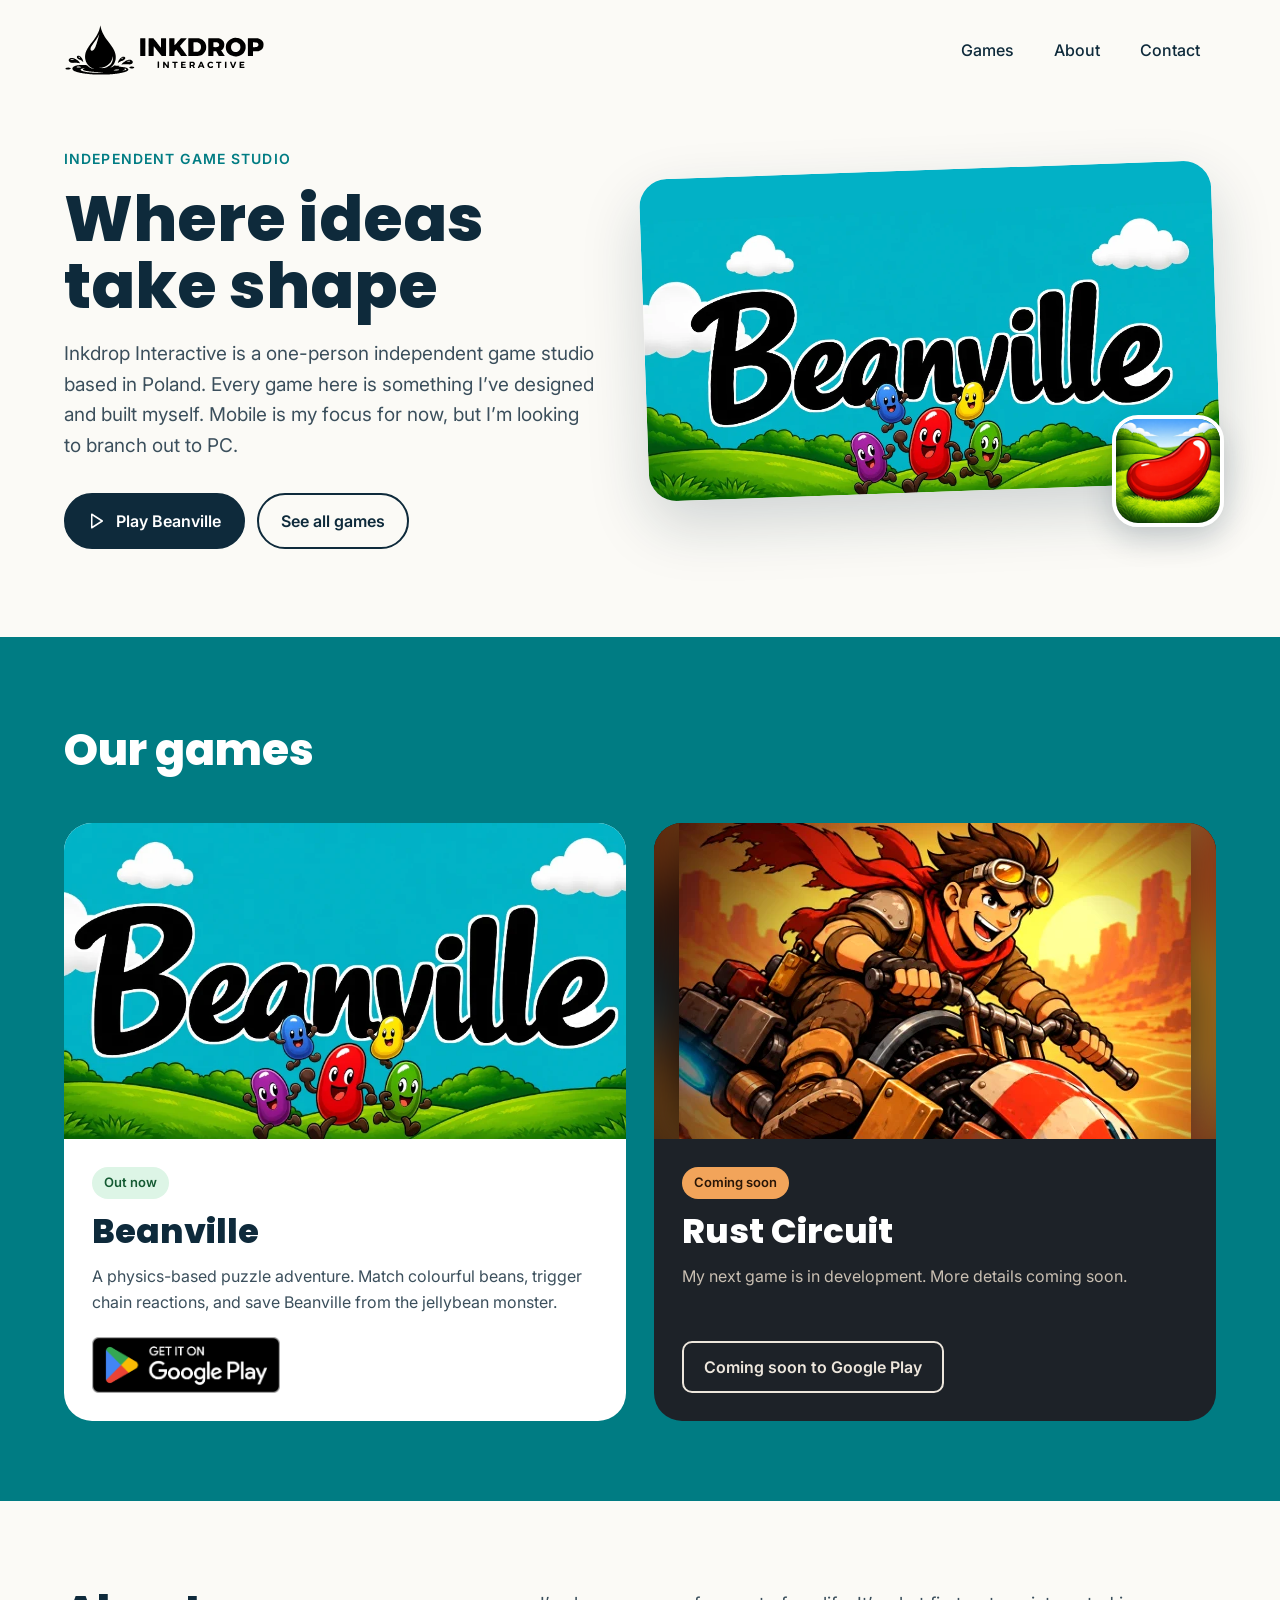
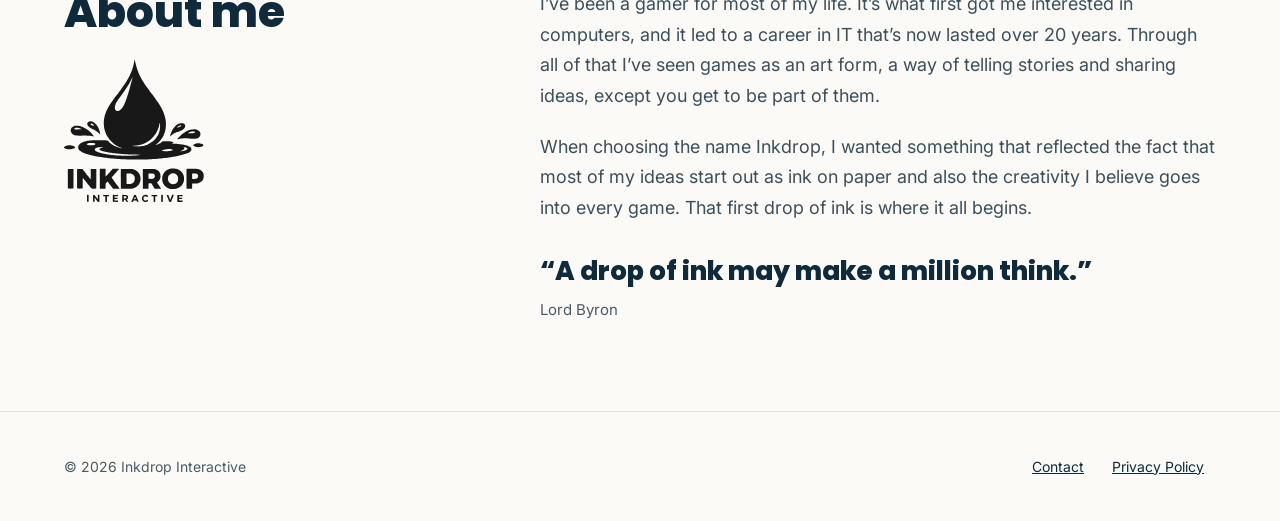
==== index.html @ f9a4d009 "Add an on-site contact form The form posts to the existing Google Form, so responses still arrive th" ====
<!DOCTYPE html>
<html lang="en">
<head>
  <meta charset="UTF-8">
  <meta name="viewport" content="width=device-width, initial-scale=1.0">
  <title>Inkdrop Interactive</title>
  <meta name="description" content="Inkdrop Interactive is a one-person independent game studio based in Poland. Play Beanville on Google Play.">
  <link rel="canonical" href="https://inkdropinteractive.com/">

  <meta property="og:type" content="website">
  <meta property="og:title" content="Inkdrop Interactive">
  <meta property="og:description" content="Where ideas take shape. A one-person independent game studio based in Poland.">
  <meta property="og:url" content="https://inkdropinteractive.com/">
  <meta property="og:image" content="https://inkdropinteractive.com/assets/beanville-hero.webp">
  <meta name="twitter:card" content="summary_large_image">

  <link rel="icon" href="assets/logo-mark.svg" type="image/svg+xml">
  <link rel="icon" href="assets/favicon-32.png" sizes="32x32" type="image/png">
  <link rel="apple-touch-icon" href="assets/apple-touch-icon.png">

  <link rel="preconnect" href="https://fonts.googleapis.com">
  <link rel="preconnect" href="https://fonts.gstatic.com" crossorigin>
  <link href="https://fonts.googleapis.com/css2?family=Poppins:wght@800&family=Inter:wght@400;500;600&display=swap" rel="stylesheet">

  <link rel="stylesheet" href="/assets/site.css">
</head>
<body>
  <header class="site-header">
    <div class="wrap">
      <a class="brand" href="#top" aria-label="Inkdrop Interactive home">
        <img src="assets/logo-horizontal.svg" alt="Inkdrop Interactive" width="201" height="52">
      </a>
      <nav class="site-nav" aria-label="Main">
        <a href="#games">Games</a>
        <a href="#about">About</a>
        <a href="/contact.html">Contact</a>
      </nav>
    </div>
  </header>

  <main id="top">
    <section class="hero">
      <div class="wrap">
        <div class="hero-copy">
          <p class="eyebrow">Independent game studio</p>
          <h1 class="display">Where ideas take shape</h1>
          <p class="hero-lede">Inkdrop Interactive is a one-person independent game studio based in Poland. Every game here is something I’ve designed and built myself. Mobile is my focus for now, but I’m looking to branch out to PC.</p>
          <div class="actions">
            <a class="btn btn-primary" href="https://play.google.com/store/apps/details?id=com.inkdropinteractive.beanville">
              <svg width="18" height="18" viewBox="0 0 24 24" fill="none" stroke="currentColor" stroke-width="2" stroke-linejoin="round" aria-hidden="true"><path d="M5 3l14 9-14 9z"/></svg>
              Play Beanville
            </a>
            <a class="btn btn-outline" href="#games">See all games</a>
          </div>
        </div>
        <div class="hero-art">
          <img class="key-art" src="assets/beanville-hero.webp" width="1024" height="576" alt="Beanville title art: five smiling jellybeans in front of rolling green hills">
          <img class="app-icon" src="assets/beanville-icon.webp" width="512" height="512" alt="Beanville app icon">
        </div>
      </div>
    </section>

    <section class="games" id="games">
      <div class="wrap">
        <h2 class="display">Our games</h2>
        <div class="game-grid">

          <article class="game-card">
            <img class="media" src="assets/beanville-feature.webp" width="1024" height="500" alt="Beanville feature graphic" loading="lazy">
            <div class="game-body">
              <span class="tag tag-live">Out now</span>
              <h3 class="display">Beanville</h3>
              <p>A physics-based puzzle adventure. Match colourful beans, trigger chain reactions, and save Beanville from the jellybean monster.</p>
              <div class="game-actions">
                <a class="play-badge" href="https://play.google.com/store/apps/details?id=com.inkdropinteractive.beanville">
                  <img src="assets/google-play-badge.png" width="811" height="241" alt="Get Beanville on Google Play">
                </a>
              </div>
            </div>
          </article>

          <article class="game-card dark">
            <div class="rc-art">
              <img src="assets/rust-circuit-icon.webp" width="512" height="512" alt="Rust Circuit art: a goggled rider on a rusty hover-bike racing through a desert canyon" loading="lazy">
            </div>
            <div class="game-body">
              <span class="tag tag-soon">Coming soon</span>
              <h3 class="display">Rust Circuit</h3>
              <p>My next game is in development. More details coming soon.</p>
              <div class="game-actions">
                <span class="soon-label">Coming soon to Google Play</span>
              </div>
            </div>
          </article>

        </div>
      </div>
    </section>

    <section class="about" id="about">
      <div class="wrap">
        <div class="about-head">
          <h2 class="display">About me</h2>
          <img src="assets/logo-stacked.svg" alt="" width="140" height="143">
        </div>
        <div class="about-body">
          <p>I’ve been a gamer for most of my life. It’s what first got me interested in computers, and it led to a career in IT that’s now lasted over 20 years. Through all of that I’ve seen games as an art form, a way of telling stories and sharing ideas, except you get to be part of them.</p>
          <p>When choosing the name Inkdrop, I wanted something that reflected the fact that most of my ideas start out as ink on paper and also the creativity I believe goes into every game. That first drop of ink is where it all begins.</p>
          <blockquote>
            <p class="display">“A drop of ink may make a million think.”</p>
            <footer>Lord Byron</footer>
          </blockquote>
        </div>
      </div>
    </section>
  </main>

  <footer class="site-footer" id="contact">
    <div class="wrap">
      <p>© 2026 Inkdrop Interactive</p>
      <nav aria-label="Footer">
        <a href="/contact.html">Contact</a>
        <a href="/privacy.html">Privacy Policy</a>
      </nav>
    </div>
  </footer>
</body>
</html>
---- assets/site.css ----
:root {
  --ink: #0E2A3B;
  --ink-soft: #3B4F5C;
  --muted: #4A5B66;
  --paper: #FBFAF6;
  --accent: #007C83;
  --display: 'Poppins', system-ui, sans-serif;
  --body: 'Inter', system-ui, -apple-system, 'Segoe UI', sans-serif;
}
*, *::before, *::after { box-sizing: border-box; }
html { scroll-behavior: smooth; }
body {
  margin: 0;
  font-family: var(--body);
  color: var(--ink);
  background: var(--paper);
  line-height: 1.5;
  -webkit-font-smoothing: antialiased;
}
img { max-width: 100%; height: auto; display: block; }
a { color: var(--ink); }
a:hover { color: var(--accent); }
:focus-visible { outline: 3px solid var(--accent); outline-offset: 3px; }

.wrap { max-width: 1200px; margin: 0 auto; padding: 0 24px; }
.display { font-family: var(--display); font-weight: 800; }

/* Header */
.site-header .wrap {
  display: flex; flex-wrap: wrap; align-items: center; justify-content: space-between;
  gap: 16px; padding-top: 24px; padding-bottom: 24px;
}
.brand img { height: 52px; width: auto; }
.site-nav { display: flex; flex-wrap: wrap; gap: 8px; }
.site-nav a { padding: 12px 16px; text-decoration: none; font-weight: 500; }

/* Hero */
.hero .wrap {
  display: flex; flex-wrap: wrap; align-items: center; gap: 48px;
  padding-top: 48px; padding-bottom: 88px;
}
.hero-copy { flex: 1 1 420px; min-width: 0; }
.eyebrow {
  margin: 0 0 16px; font-weight: 600; font-size: 14px; letter-spacing: .08em;
  text-transform: uppercase; color: var(--accent);
}
.hero h1 { margin: 0 0 20px; font-size: clamp(40px, 6.5vw, 64px); line-height: 1.05; }
.hero-lede { margin: 0 0 32px; font-size: 19px; line-height: 1.6; color: var(--ink-soft); max-width: 32em; }
.actions { display: flex; flex-wrap: wrap; gap: 12px; }
.btn {
  display: inline-flex; align-items: center; gap: 10px; padding: 14px 22px; border-radius: 999px;
  font-weight: 600; text-decoration: none; border: 2px solid var(--ink); min-height: 48px;
}
.btn-primary { background: var(--ink); color: #fff; }
.btn-primary:hover { background: var(--accent); border-color: var(--accent); color: #fff; }
.btn-outline:hover { border-color: var(--accent); }
.hero-art { flex: 1 1 460px; min-width: 0; position: relative; margin-bottom: 36px; }
.hero-art .key-art {
  width: 100%; aspect-ratio: 16 / 9; object-fit: cover; border-radius: 28px;
  transform: rotate(-2deg); box-shadow: 0 24px 60px rgba(14, 42, 59, .18);
}
.hero-art .app-icon {
  position: absolute; right: -8px; bottom: -36px; width: 112px; height: 112px;
  border-radius: 26px; border: 4px solid #fff; box-shadow: 0 12px 30px rgba(14, 42, 59, .2);
}

/* Games */
.games { background: var(--accent); padding: 80px 0; }
.games h2 { margin: 0 0 40px; font-size: 44px; color: #fff; }
.game-grid { display: grid; grid-template-columns: repeat(auto-fit, minmax(300px, 1fr)); gap: 28px; }
.game-card { border-radius: 28px; overflow: hidden; display: flex; flex-direction: column; background: #fff; }
.game-card .media { aspect-ratio: 16 / 9; width: 100%; object-fit: cover; }
.game-body { padding: 28px; display: flex; flex-direction: column; gap: 14px; flex: 1; }
.game-body h3 { margin: 0; font-size: 34px; line-height: 1.1; }
.game-body p { margin: 0; line-height: 1.6; color: var(--ink-soft); }
.tag { align-self: flex-start; font-weight: 600; font-size: 13px; padding: 6px 12px; border-radius: 999px; }
.tag-live { background: #DDF5E6; color: #155B33; }
.tag-soon { background: #F2A45A; color: #2A1606; }
.game-actions { display: flex; flex-wrap: wrap; gap: 12px; margin-top: auto; padding-top: 8px; }
.play-badge { display: inline-block; border-radius: 10px; }
.play-badge img { height: 56px; width: auto; }

.game-card.dark { background: #1D2228; color: #EDE6DC; }
.game-card.dark h3 { color: #fff; }
.game-card.dark p { color: #C9BFB2; }
.rc-art {
  position: relative; overflow: hidden; aspect-ratio: 16 / 9; background: #3A1A0A;
  display: flex; justify-content: center;
}
.rc-art::before {
  content: ""; position: absolute; inset: -40px;
  background: url("rust-circuit-icon.webp") center / cover;
  filter: blur(28px) brightness(.7);
}
.rc-art img {
  position: relative; width: 100%; max-width: 512px; height: 100%;
  object-fit: cover; object-position: center 15%; box-shadow: 0 0 40px rgba(0, 0, 0, .45);
}
.soon-label {
  display: inline-flex; align-items: center; padding: 12px 20px; border-radius: 10px;
  border: 2px solid #EDE6DC; color: #EDE6DC; font-weight: 600;
}

/* About */
.about .wrap {
  display: flex; flex-wrap: wrap; gap: 48px; align-items: flex-start;
  padding-top: 88px; padding-bottom: 88px;
}
.about-head { flex: 1 1 300px; display: flex; flex-direction: column; gap: 24px; }
.about-head h2 { margin: 0; font-size: 44px; line-height: 1.05; }
.about-head img { width: 140px; height: auto; opacity: .9; }
.about-body {
  flex: 2 1 420px; min-width: 0; display: flex; flex-direction: column; gap: 20px;
  font-size: 18px; line-height: 1.7; color: var(--ink-soft);
}
.about-body p { margin: 0; }
.about-body blockquote { margin: 12px 0 0; padding: 0; color: var(--ink); }
.about-body blockquote p { font-size: 26px; line-height: 1.3; }
.about-body blockquote footer { margin-top: 8px; font-size: 15px; color: var(--muted); }

/* Footer */
.site-footer { border-top: 1px solid rgba(14, 42, 59, .12); }
.site-footer .wrap {
  display: flex; flex-wrap: wrap; justify-content: space-between; align-items: center;
  gap: 16px; padding-top: 32px; padding-bottom: 32px;
}
.site-footer p { margin: 0; font-size: 14px; color: var(--muted); }
.site-footer nav { display: flex; flex-wrap: wrap; gap: 4px; }
.site-footer nav a { padding: 12px; font-size: 14px; }

@media (max-width: 600px) {
  .brand img { height: 40px; }
  .site-nav a { padding: 12px 10px; }
  .hero .wrap { padding-top: 24px; }
  .games h2, .about-head h2 { font-size: 36px; }
  .game-body h3 { font-size: 28px; }
  .hero-art .app-icon { width: 84px; height: 84px; border-radius: 20px; right: 0; bottom: -28px; }
}
@media (prefers-reduced-motion: reduce) {
  html { scroll-behavior: auto; }
}

/* Contact page */
[hidden] { display: none !important; }
.contact .wrap { padding-top: 48px; padding-bottom: 96px; max-width: 760px; }
.contact h1 { margin: 0 0 16px; font-size: clamp(36px, 6vw, 56px); line-height: 1.05; }
.contact .lede { margin: 0 0 40px; font-size: 18px; line-height: 1.6; color: var(--ink-soft); }
.contact-form { display: grid; gap: 24px; }
.field { display: grid; gap: 8px; align-content: start; }
.field-row { display: grid; grid-template-columns: repeat(2, minmax(0, 1fr)); gap: 24px; }
.field label { font-weight: 600; }
.field .hint { font-size: 14px; color: var(--muted); font-weight: 400; }
.field input, .field select, .field textarea {
  font: inherit; color: var(--ink); background: #fff; width: 100%;
  border: 2px solid #C9D3D9; border-radius: 12px; padding: 12px 14px; min-height: 48px;
}
.field textarea { min-height: 180px; resize: vertical; line-height: 1.5; }
.field select {
  appearance: none; -webkit-appearance: none; padding-right: 44px;
  background-image: url("data:image/svg+xml,%3Csvg xmlns='http://www.w3.org/2000/svg' width='16' height='16' viewBox='0 0 24 24' fill='none' stroke='%230E2A3B' stroke-width='2.5' stroke-linecap='round' stroke-linejoin='round'%3E%3Cpath d='M6 9l6 6 6-6'/%3E%3C/svg%3E");
  background-repeat: no-repeat; background-position: right 14px center;
}
.field input:focus, .field select:focus, .field textarea:focus { outline: none; border-color: var(--accent); box-shadow: 0 0 0 3px rgba(0, 124, 131, .2); }
.field [aria-invalid="true"] { border-color: #B3261E; }
.field .error { margin: 0; color: #B3261E; font-size: 14px; }
.field .error:empty { display: none; }
.hp { position: absolute; left: -10000px; width: 1px; height: 1px; overflow: hidden; }
.form-actions { display: flex; flex-wrap: wrap; align-items: center; gap: 16px; }
.form-actions button { cursor: pointer; font: inherit; font-weight: 600; }
.form-actions button[disabled] { opacity: .6; cursor: wait; }
.form-status { margin: 0; color: #B3261E; }
.form-status:empty { display: none; }
.thanks { background: #fff; border-radius: 20px; padding: 32px; border: 2px solid #DDF5E6; }
.thanks h2 { margin: 0 0 8px; font-size: 28px; }
.thanks p { margin: 0 0 20px; color: var(--ink-soft); }
.privacy-note { margin: 0; font-size: 14px; color: var(--muted); }
@media (max-width: 600px) { .field-row { grid-template-columns: 1fr; } }
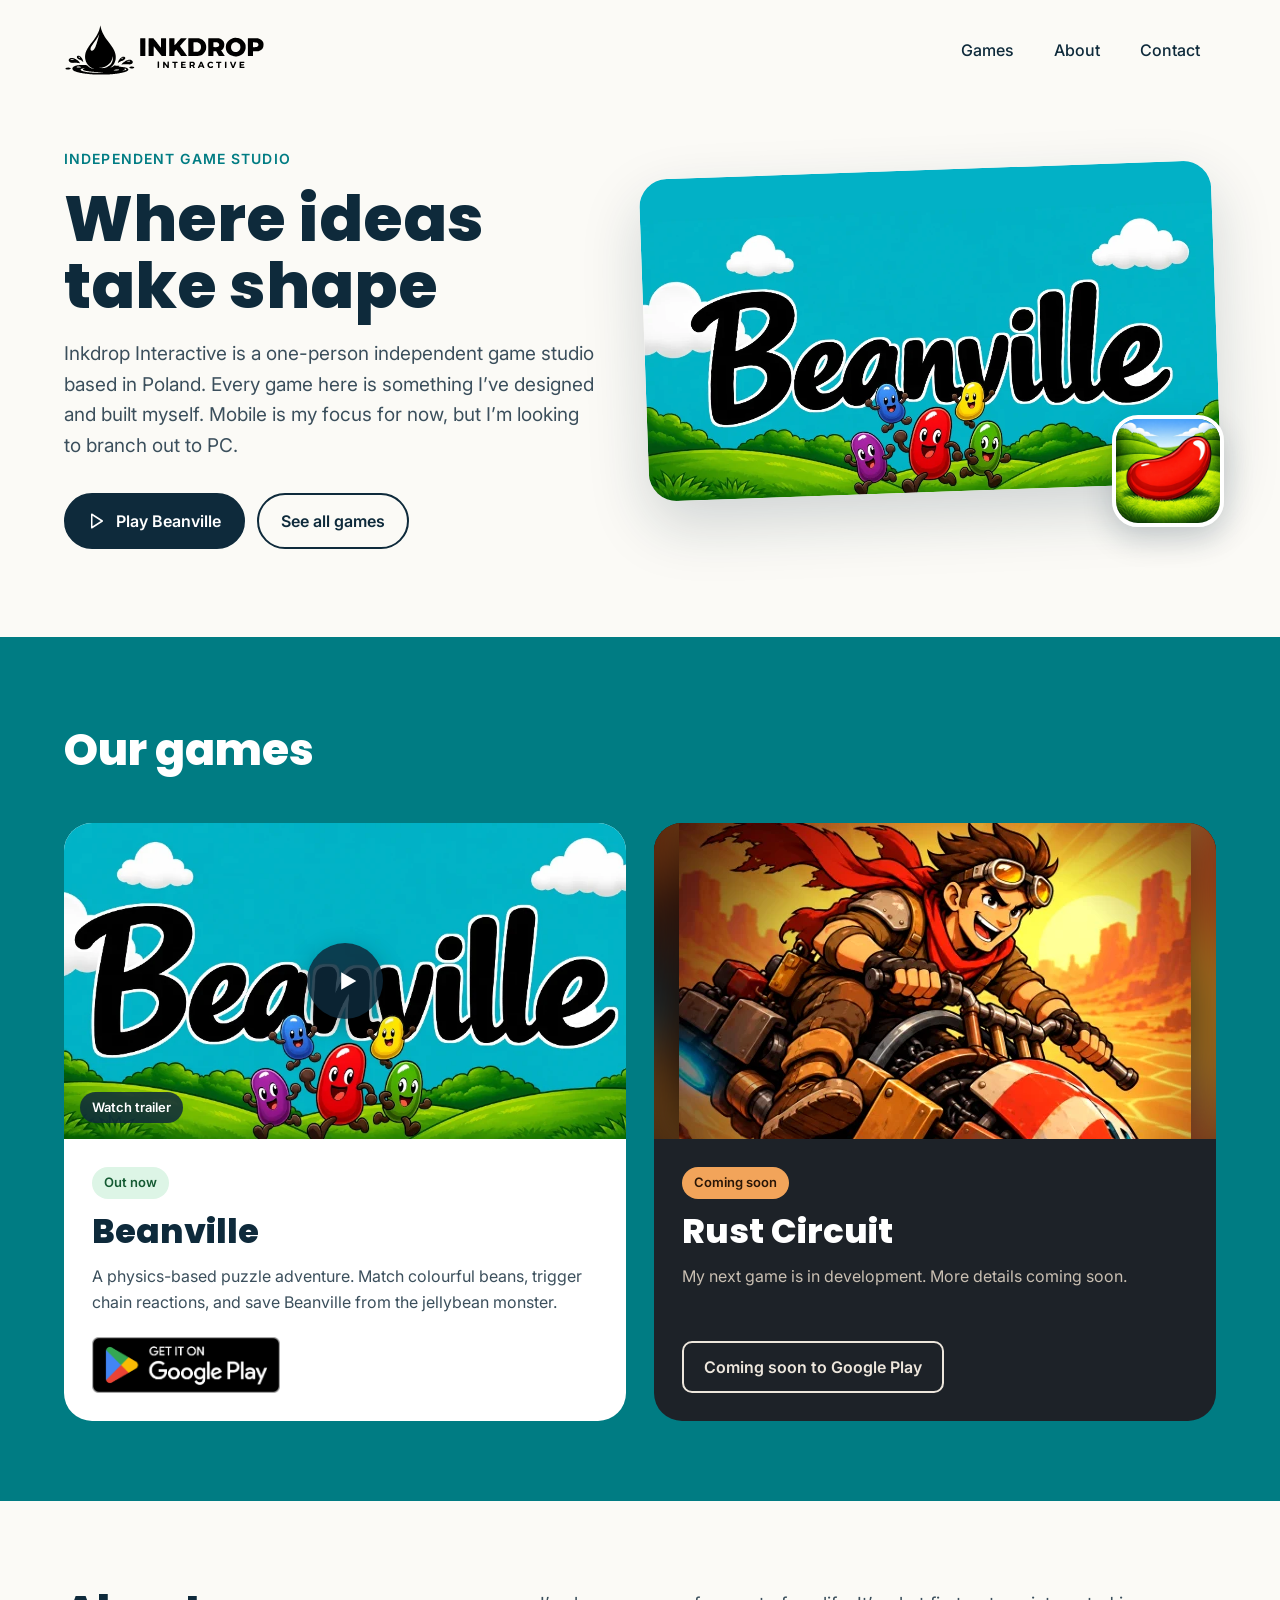
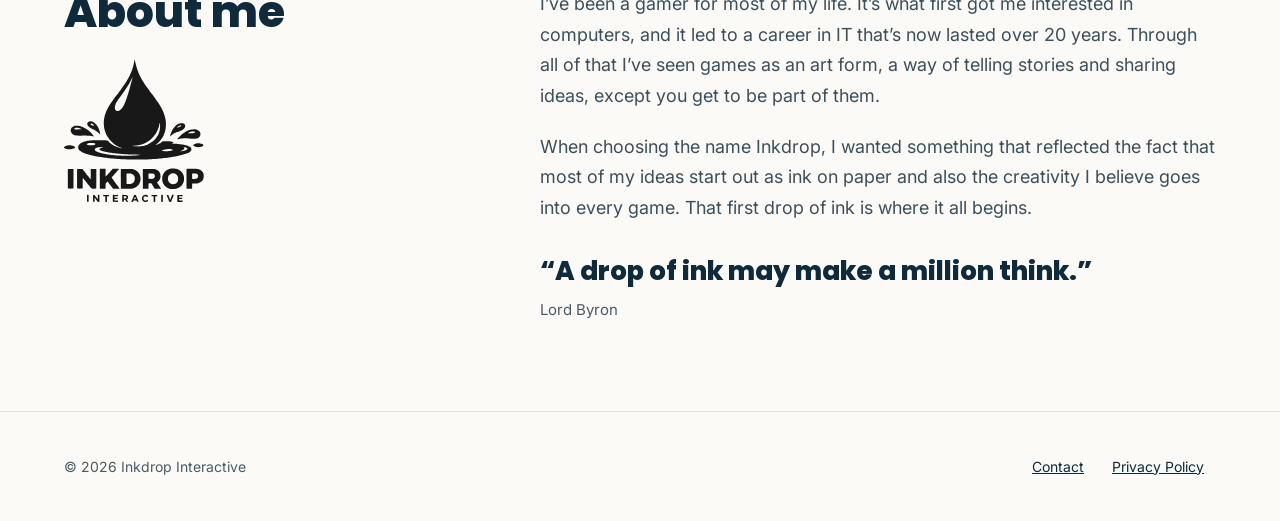
==== commit da269a45: "Add the Beanville trailer to the game card The trailer loads from youtube-nocookie.com only after a " ====
--- a/index.html
+++ b/index.html
@@ -66,7 +66,13 @@
         <div class="game-grid">
 
           <article class="game-card">
-            <img class="media" src="assets/beanville-feature.webp" width="1024" height="500" alt="Beanville feature graphic" loading="lazy">
+            <a class="video-facade" href="https://youtu.be/VRgTAJ872D0" data-youtube="VRgTAJ872D0" aria-label="Play the Beanville trailer">
+              <img class="media" src="assets/beanville-feature.webp" width="1024" height="500" alt="" loading="lazy">
+              <span class="play-overlay" aria-hidden="true">
+                <svg width="28" height="28" viewBox="0 0 24 24" fill="currentColor"><path d="M7 4.5v15l13-7.5z"/></svg>
+              </span>
+              <span class="video-label" aria-hidden="true">Watch trailer</span>
+            </a>
             <div class="game-body">
               <span class="tag tag-live">Out now</span>
               <h3 class="display">Beanville</h3>
@@ -124,5 +130,20 @@
       </nav>
     </div>
   </footer>
+  <script>
+    document.querySelectorAll('.video-facade').forEach(function (link) {
+      link.addEventListener('click', function (e) {
+        e.preventDefault();
+        var frame = document.createElement('iframe');
+        frame.src = 'https://www.youtube-nocookie.com/embed/' + link.dataset.youtube + '?autoplay=1&rel=0';
+        frame.title = 'Beanville trailer';
+        frame.allow = 'accelerometer; autoplay; clipboard-write; encrypted-media; gyroscope; picture-in-picture; web-share';
+        frame.allowFullscreen = true;
+        frame.className = 'media video-frame';
+        link.replaceWith(frame);
+        frame.focus();
+      });
+    });
+  </script>
 </body>
 </html>
--- a/assets/site.css
+++ b/assets/site.css
@@ -175,3 +175,21 @@
 .thanks p { margin: 0 0 20px; color: var(--ink-soft); }
 .privacy-note { margin: 0; font-size: 14px; color: var(--muted); }
 @media (max-width: 600px) { .field-row { grid-template-columns: 1fr; } }
+
+/* Trailer */
+.video-facade { position: relative; display: block; color: #fff; }
+.video-facade .media { display: block; }
+.play-overlay {
+  position: absolute; left: 50%; top: 50%; width: 76px; height: 76px; margin: -38px 0 0 -38px;
+  border-radius: 50%; background: rgba(14, 42, 59, .85); display: flex; align-items: center; justify-content: center;
+  box-shadow: 0 8px 24px rgba(0, 0, 0, .3); transition: transform .15s ease, background .15s ease;
+}
+.play-overlay svg { margin-left: 4px; }
+.video-label {
+  position: absolute; left: 16px; bottom: 16px; padding: 6px 12px; border-radius: 999px;
+  background: rgba(14, 42, 59, .85); font-size: 13px; font-weight: 600;
+}
+.video-facade:hover .play-overlay, .video-facade:focus-visible .play-overlay { transform: scale(1.08); background: var(--accent); }
+.video-facade:focus-visible { outline-offset: -4px; }
+.video-frame { display: block; width: 100%; aspect-ratio: 16 / 9; border: 0; }
+@media (prefers-reduced-motion: reduce) { .play-overlay { transition: none; } }
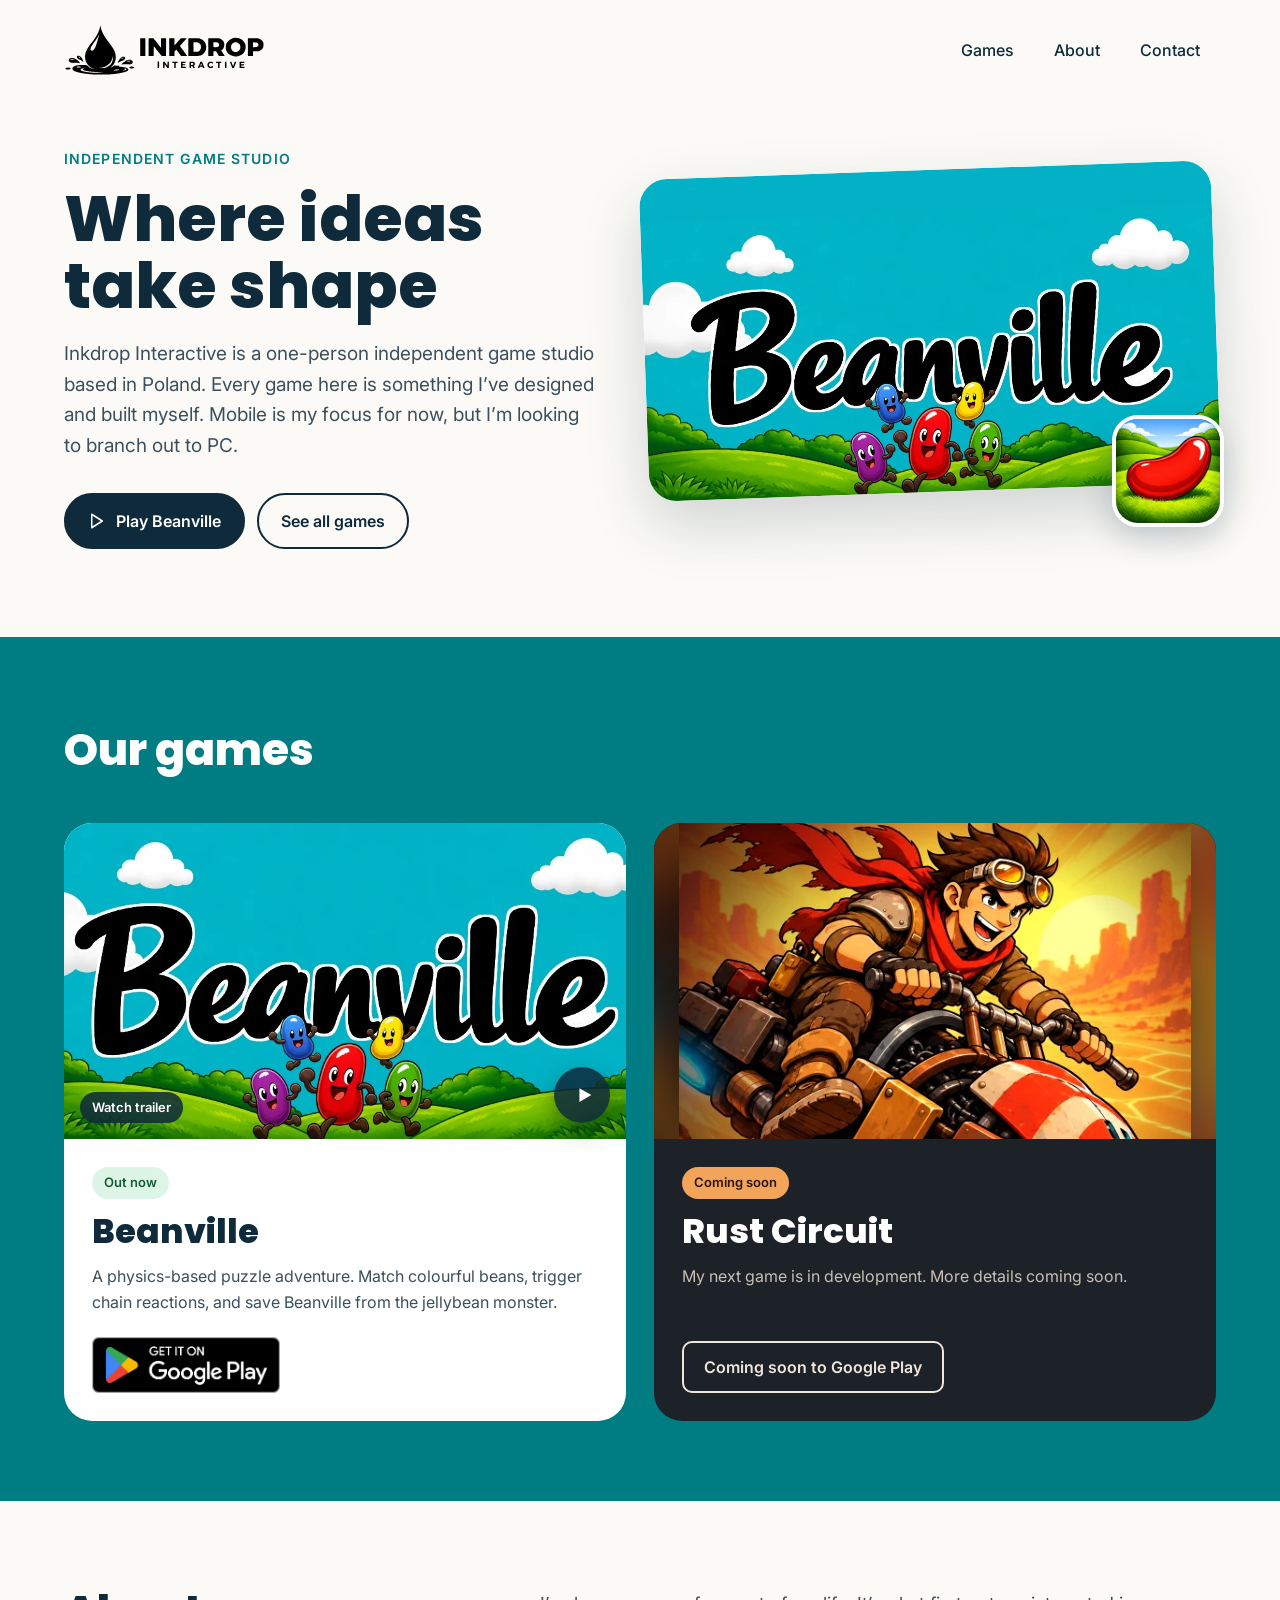
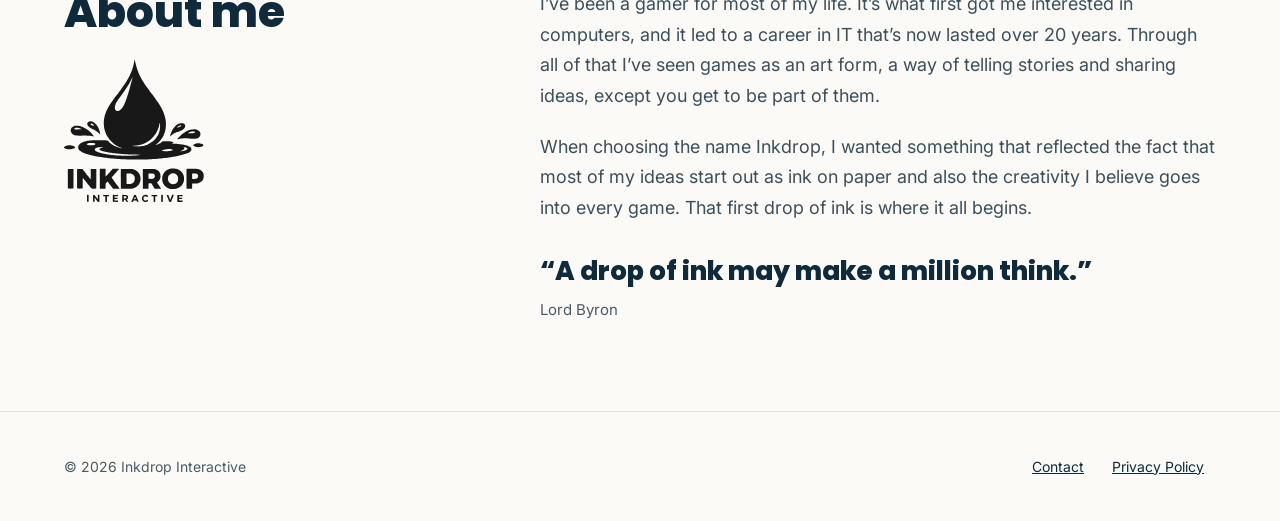
==== commit ab4ffa69: "Move the trailer play button to the corner Co-Authored-By: Claude Opus 5.5 <noreply@anthropic.com> C" ====
--- a/index.html
+++ b/index.html
@@ -69,7 +69,7 @@
             <a class="video-facade" href="https://youtu.be/VRgTAJ872D0" data-youtube="VRgTAJ872D0" aria-label="Play the Beanville trailer">
               <img class="media" src="assets/beanville-feature.webp" width="1024" height="500" alt="" loading="lazy">
               <span class="play-overlay" aria-hidden="true">
-                <svg width="28" height="28" viewBox="0 0 24 24" fill="currentColor"><path d="M7 4.5v15l13-7.5z"/></svg>
+                <svg width="22" height="22" viewBox="0 0 24 24" fill="currentColor"><path d="M7 4.5v15l13-7.5z"/></svg>
               </span>
               <span class="video-label" aria-hidden="true">Watch trailer</span>
             </a>
--- a/assets/site.css
+++ b/assets/site.css
@@ -180,7 +180,7 @@
 .video-facade { position: relative; display: block; color: #fff; }
 .video-facade .media { display: block; }
 .play-overlay {
-  position: absolute; left: 50%; top: 50%; width: 76px; height: 76px; margin: -38px 0 0 -38px;
+  position: absolute; right: 16px; bottom: 16px; width: 56px; height: 56px;
   border-radius: 50%; background: rgba(14, 42, 59, .85); display: flex; align-items: center; justify-content: center;
   box-shadow: 0 8px 24px rgba(0, 0, 0, .3); transition: transform .15s ease, background .15s ease;
 }
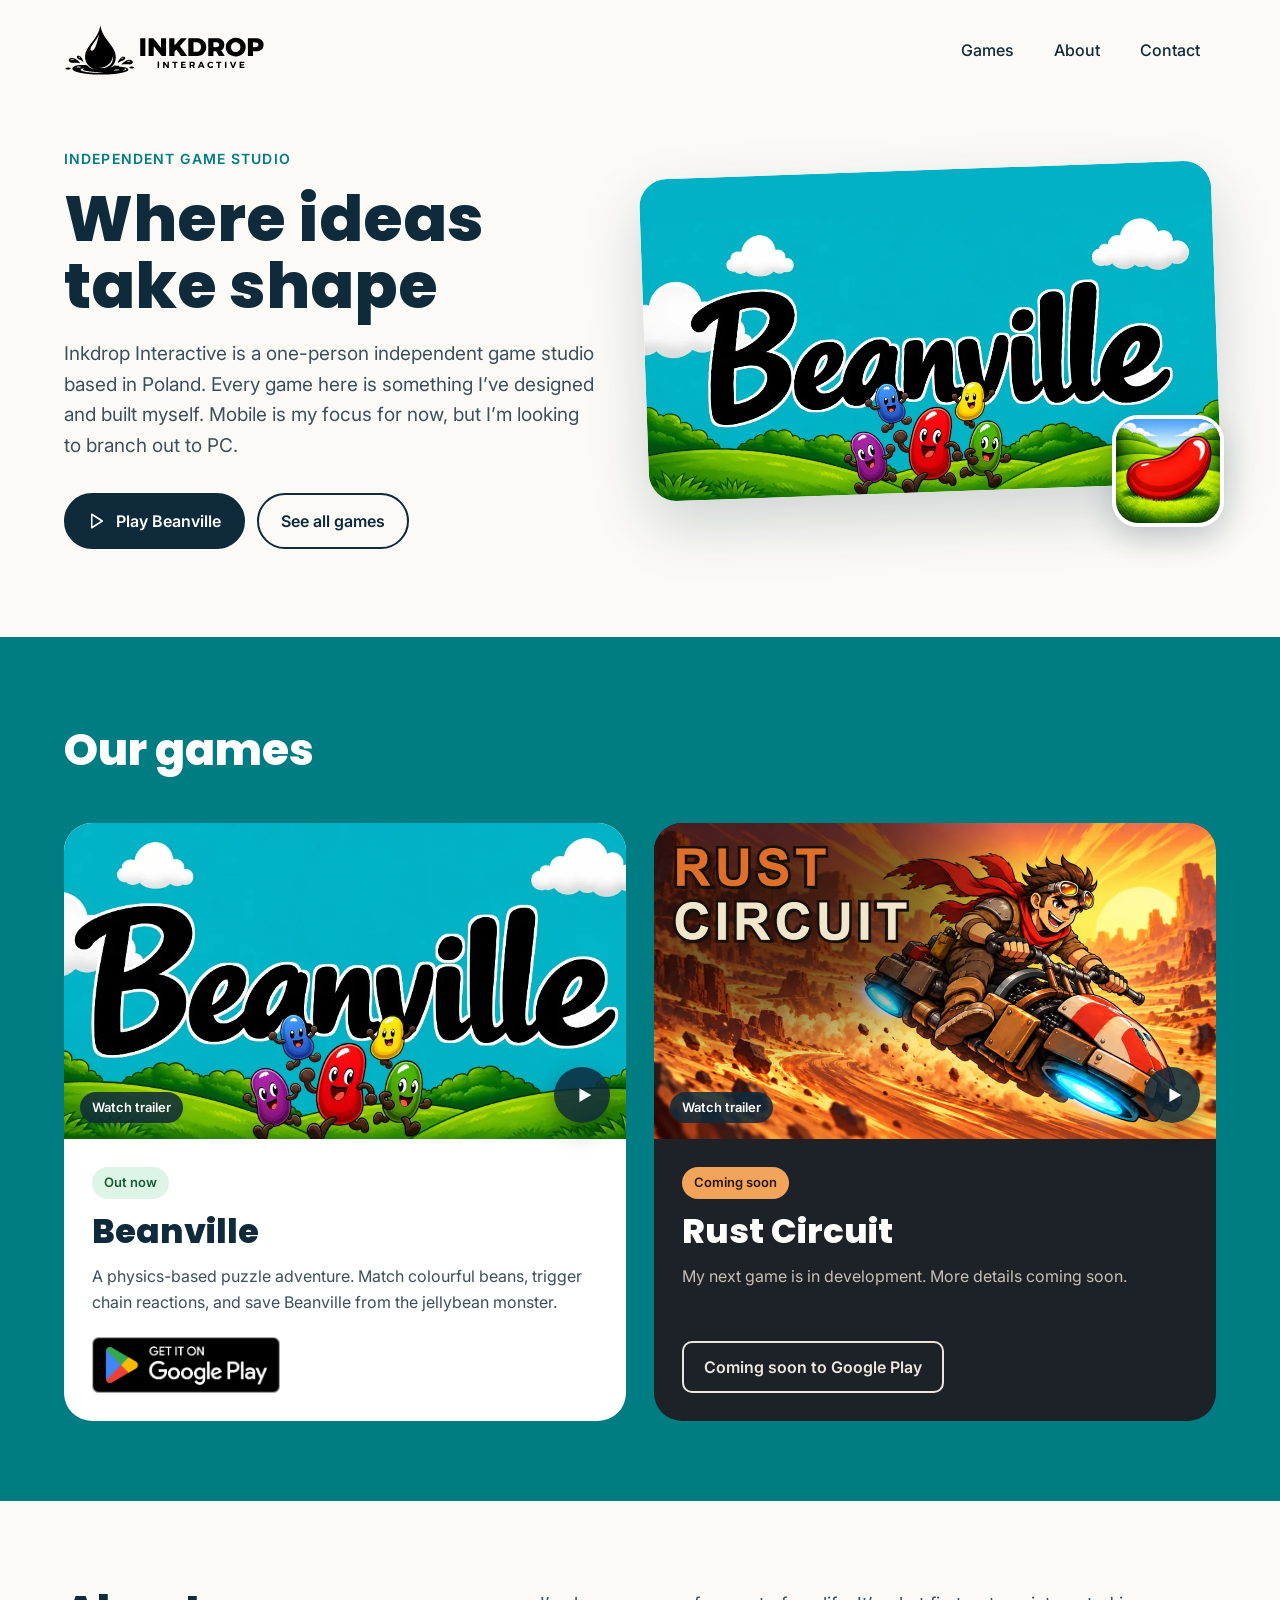
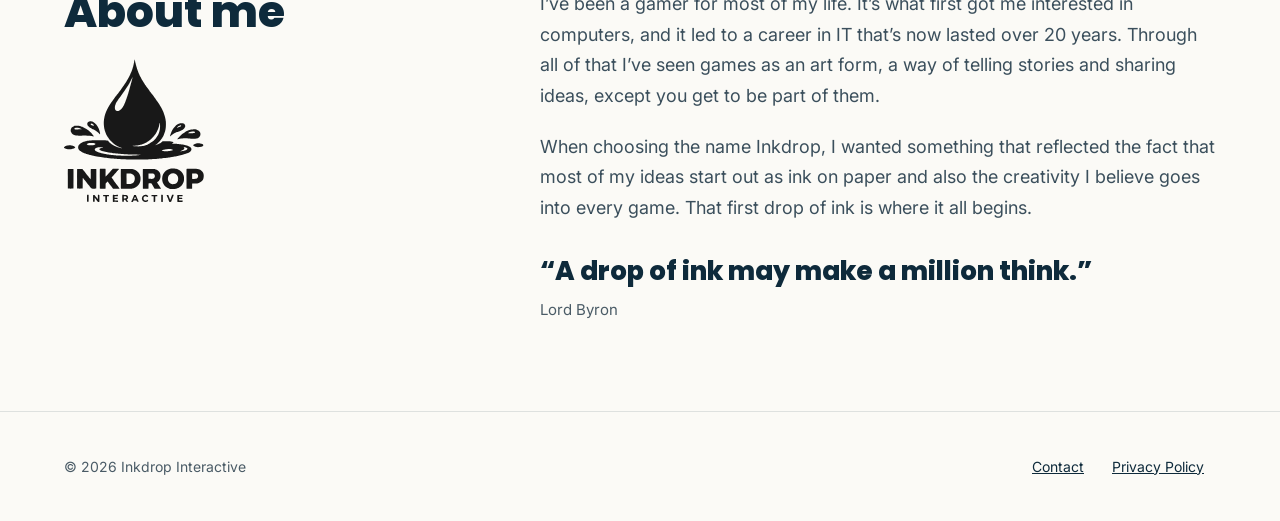
==== commit 46f02890: "Add the Rust Circuit trailer to the game card Co-Authored-By: Claude Opus 5.5 <noreply@anthropic.com" ====
--- a/index.html
+++ b/index.html
@@ -66,7 +66,7 @@
         <div class="game-grid">
 
           <article class="game-card">
-            <a class="video-facade" href="https://youtu.be/VRgTAJ872D0" data-youtube="VRgTAJ872D0" aria-label="Play the Beanville trailer">
+            <a class="video-facade" href="https://youtu.be/VRgTAJ872D0" data-youtube="VRgTAJ872D0" data-title="Beanville trailer" aria-label="Play the Beanville trailer">
               <img class="media" src="assets/beanville-feature.webp" width="1024" height="500" alt="" loading="lazy">
               <span class="play-overlay" aria-hidden="true">
                 <svg width="22" height="22" viewBox="0 0 24 24" fill="currentColor"><path d="M7 4.5v15l13-7.5z"/></svg>
@@ -86,9 +86,13 @@
           </article>
 
           <article class="game-card dark">
-            <div class="rc-art">
-              <img src="assets/rust-circuit-icon.webp" width="512" height="512" alt="Rust Circuit art: a goggled rider on a rusty hover-bike racing through a desert canyon" loading="lazy">
-            </div>
+            <a class="video-facade" href="https://youtu.be/3zeoxF6CfpY" data-youtube="3zeoxF6CfpY" data-title="Rust Circuit trailer" aria-label="Play the Rust Circuit trailer">
+              <img class="media" src="assets/rust-circuit-trailer.jpg" width="1024" height="576" alt="" loading="lazy">
+              <span class="play-overlay" aria-hidden="true">
+                <svg width="22" height="22" viewBox="0 0 24 24" fill="currentColor"><path d="M7 4.5v15l13-7.5z"/></svg>
+              </span>
+              <span class="video-label" aria-hidden="true">Watch trailer</span>
+            </a>
             <div class="game-body">
               <span class="tag tag-soon">Coming soon</span>
               <h3 class="display">Rust Circuit</h3>
@@ -136,7 +140,7 @@
         e.preventDefault();
         var frame = document.createElement('iframe');
         frame.src = 'https://www.youtube-nocookie.com/embed/' + link.dataset.youtube + '?autoplay=1&rel=0';
-        frame.title = 'Beanville trailer';
+        frame.title = link.dataset.title;
         frame.allow = 'accelerometer; autoplay; clipboard-write; encrypted-media; gyroscope; picture-in-picture; web-share';
         frame.allowFullscreen = true;
         frame.className = 'media video-frame';
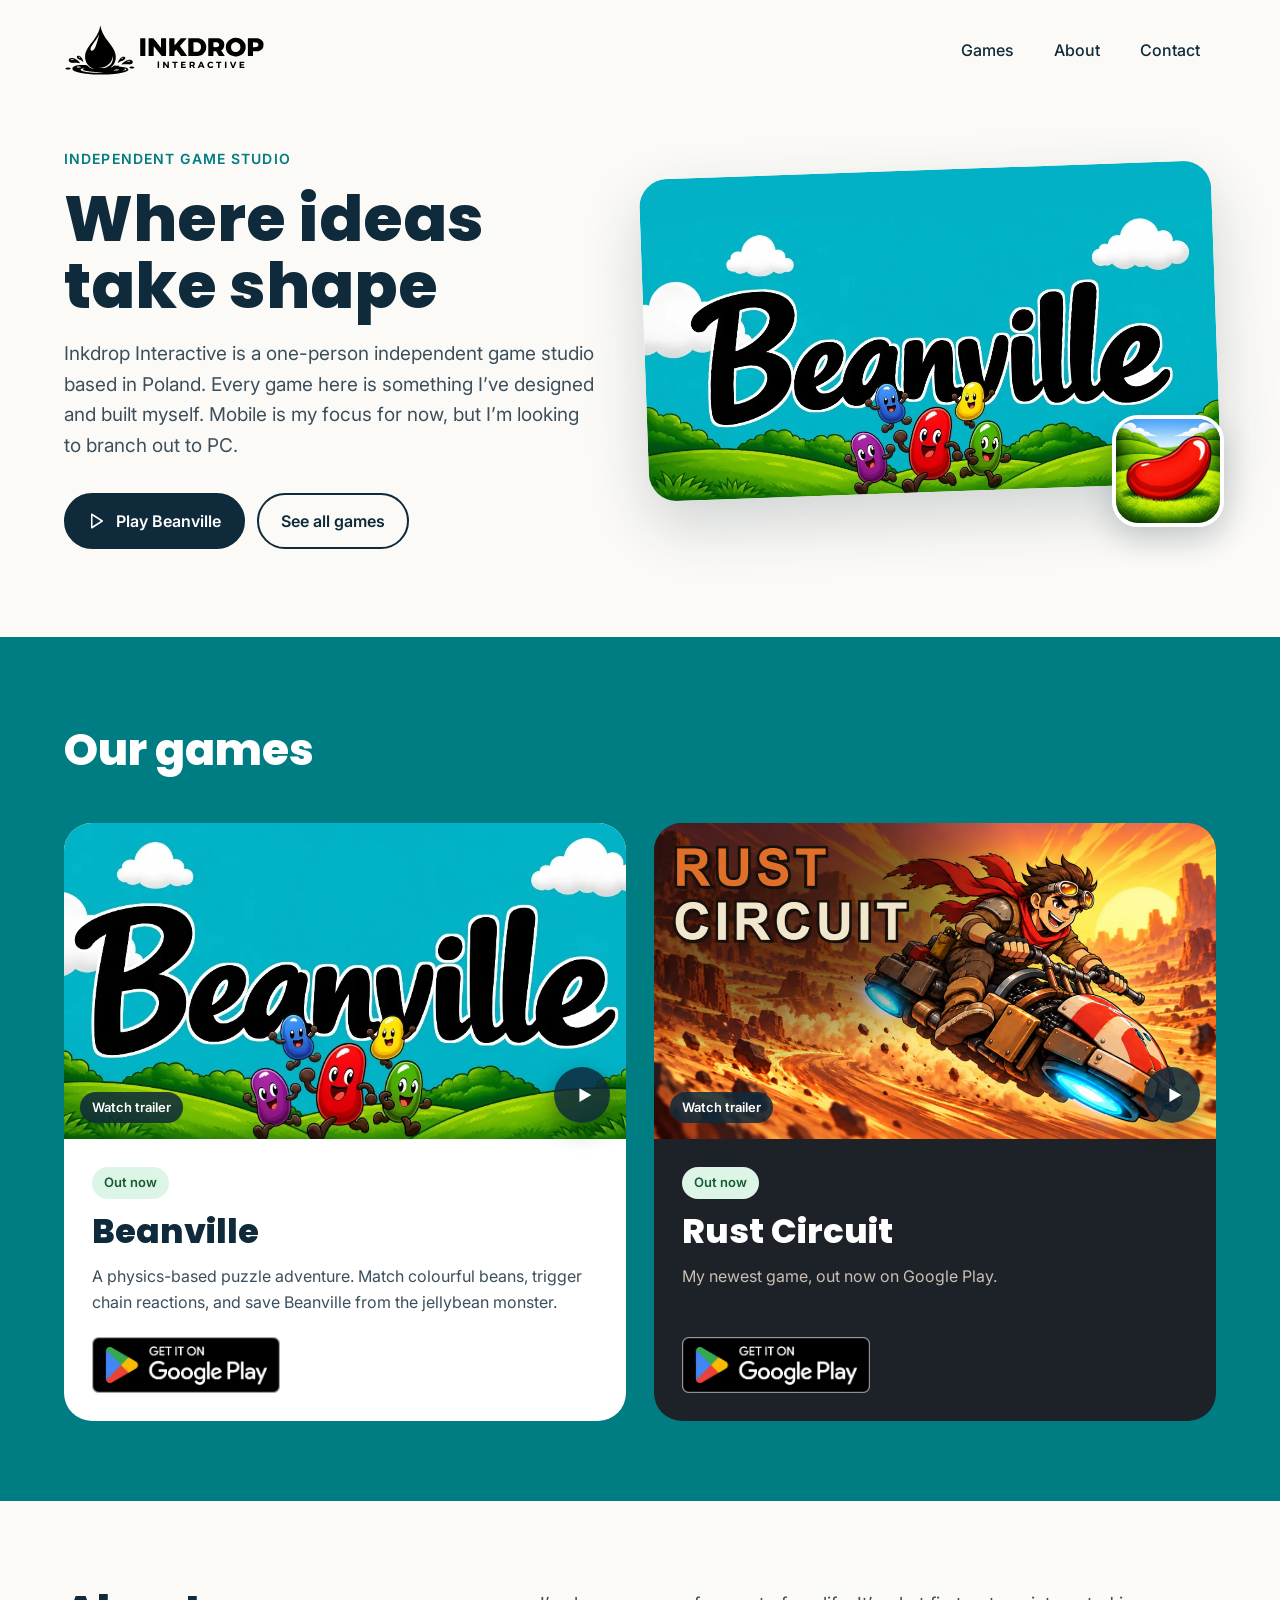
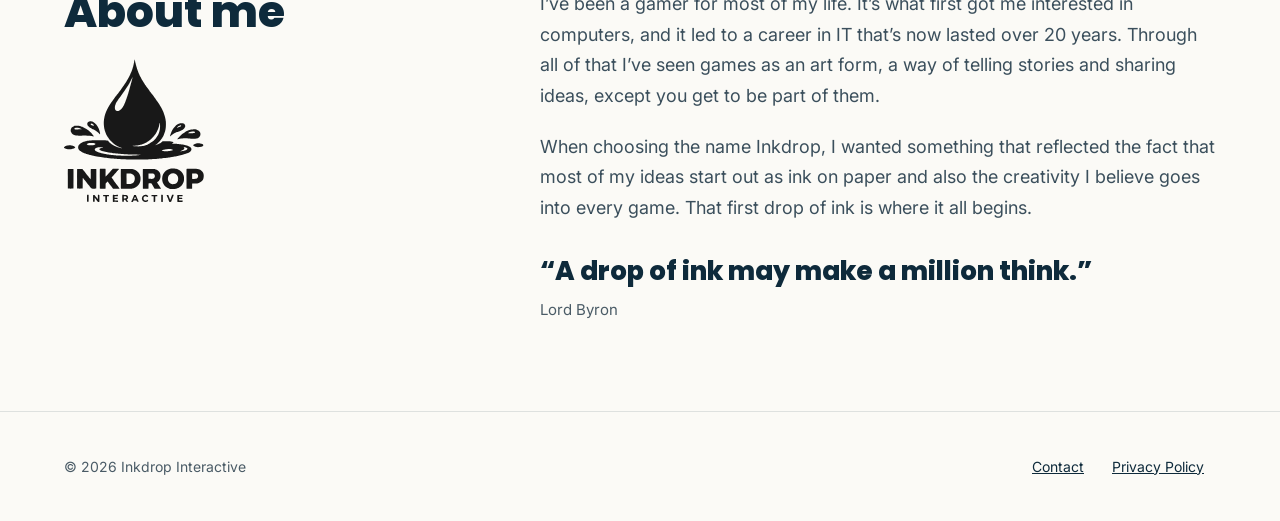
==== commit 40f7791a: "Rust Circuit is out: link to its Google Play page Co-Authored-By: Claude Opus 5.5 <noreply@anthropic" ====
--- a/index.html
+++ b/index.html
@@ -4,7 +4,7 @@
   <meta charset="UTF-8">
   <meta name="viewport" content="width=device-width, initial-scale=1.0">
   <title>Inkdrop Interactive</title>
-  <meta name="description" content="Inkdrop Interactive is a one-person independent game studio based in Poland. Play Beanville on Google Play.">
+  <meta name="description" content="Inkdrop Interactive is a one-person independent game studio based in Poland. Play Beanville and Rust Circuit on Google Play.">
   <link rel="canonical" href="https://inkdropinteractive.com/">
 
   <meta property="og:type" content="website">
@@ -94,11 +94,13 @@
               <span class="video-label" aria-hidden="true">Watch trailer</span>
             </a>
             <div class="game-body">
-              <span class="tag tag-soon">Coming soon</span>
+              <span class="tag tag-live">Out now</span>
               <h3 class="display">Rust Circuit</h3>
-              <p>My next game is in development. More details coming soon.</p>
+              <p>My newest game, out now on Google Play.</p>
               <div class="game-actions">
-                <span class="soon-label">Coming soon to Google Play</span>
+                <a class="play-badge" href="https://play.google.com/store/apps/details?id=com.inkdropinteractive.rustcircuit">
+                  <img src="assets/google-play-badge.png" width="811" height="241" alt="Get Rust Circuit on Google Play">
+                </a>
               </div>
             </div>
           </article>
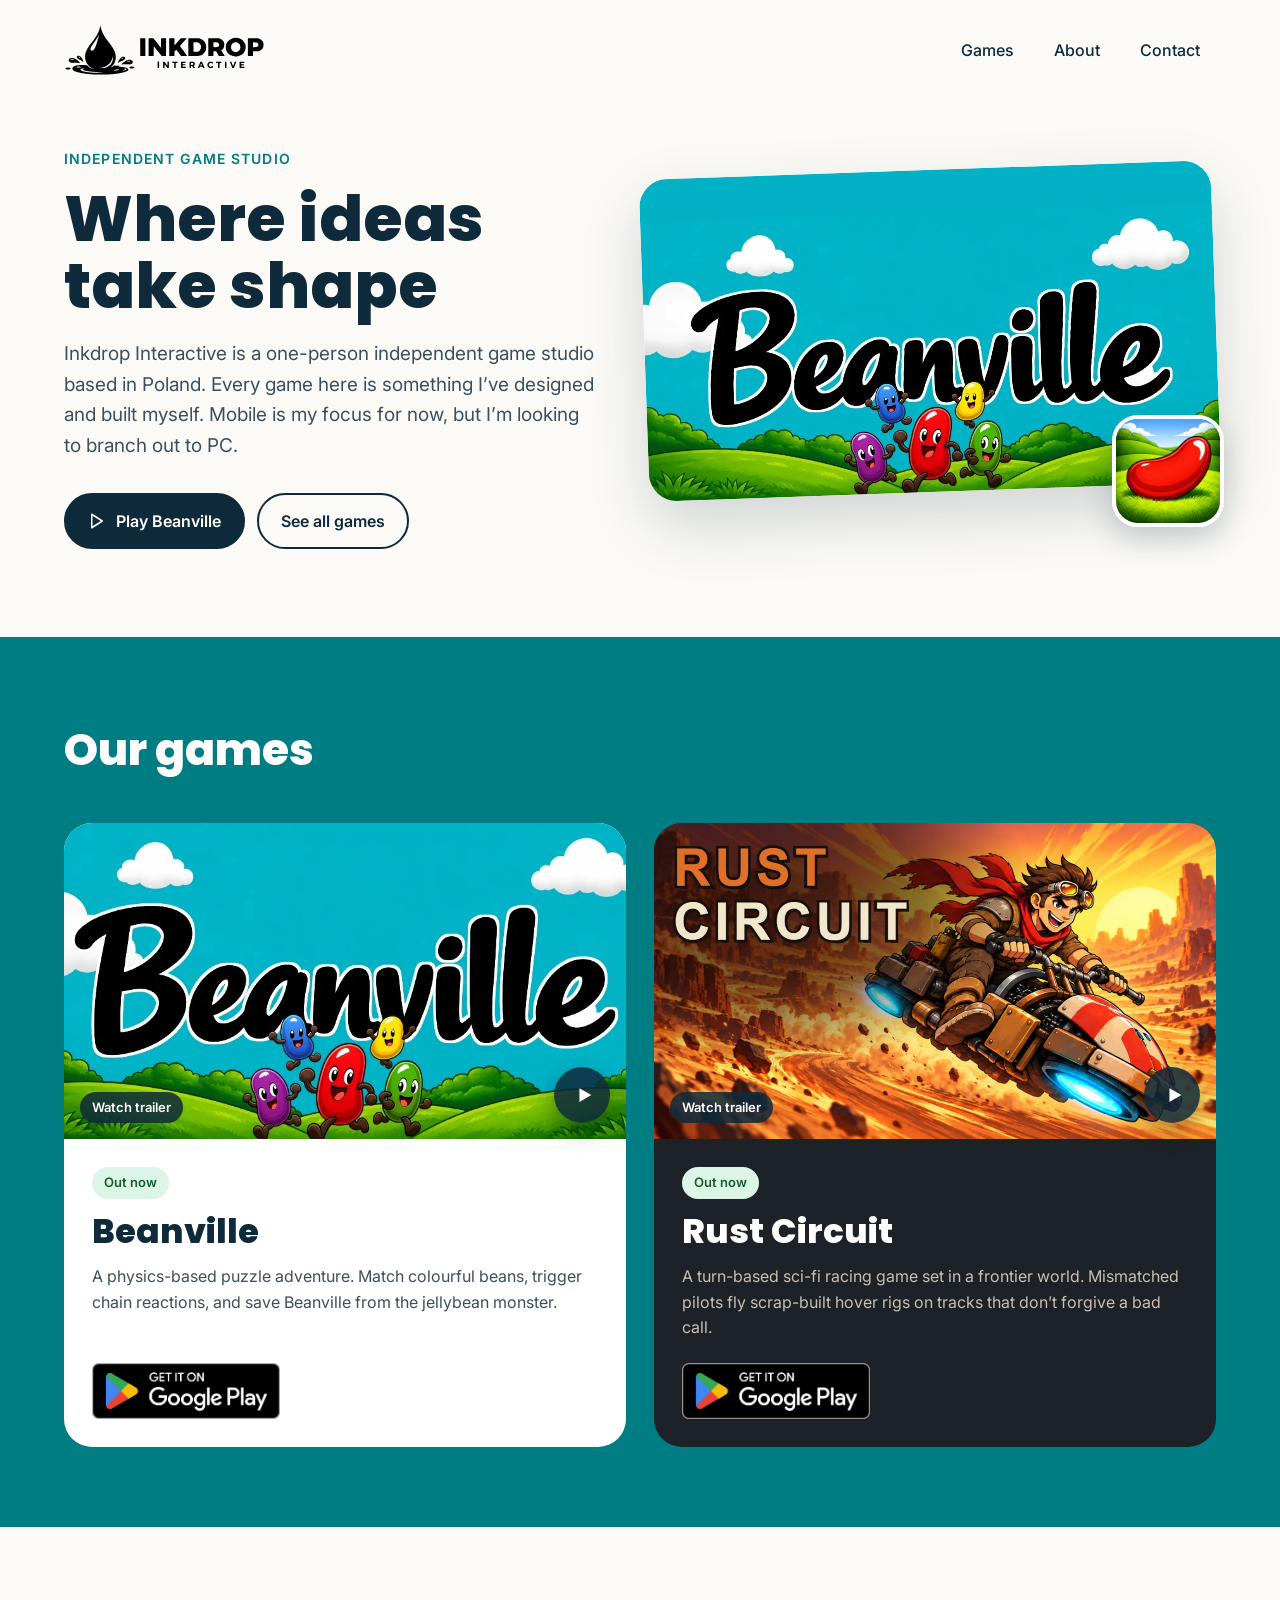
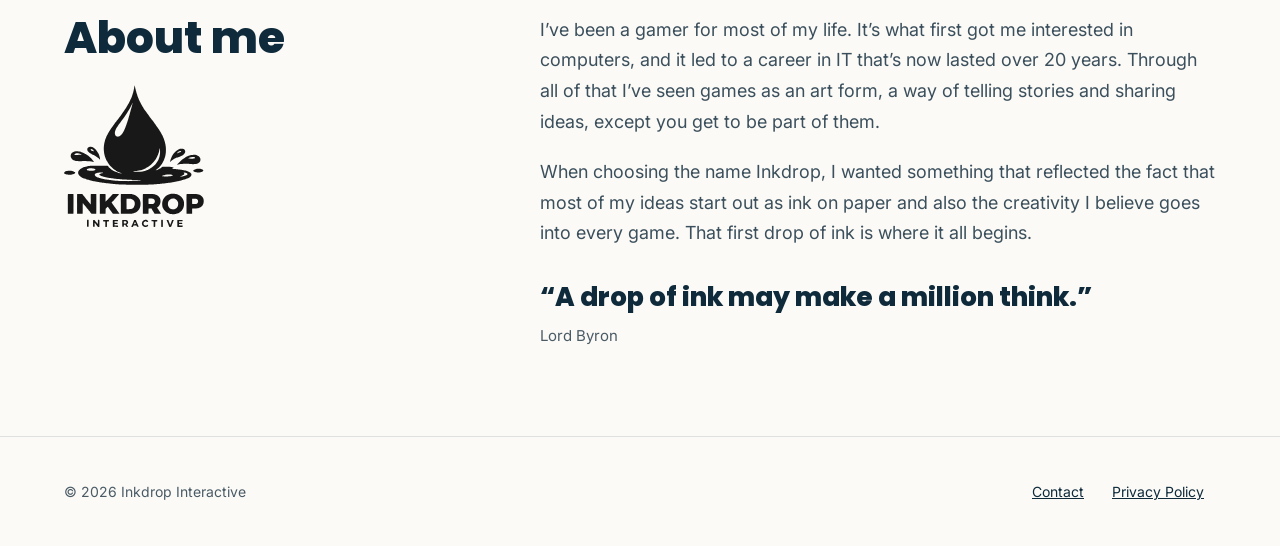
==== commit 391d8f8e: "Rust Circuit: add the game description Co-Authored-By: Claude Opus 5.5 <noreply@anthropic.com> Claud" ====
--- a/index.html
+++ b/index.html
@@ -96,7 +96,7 @@
             <div class="game-body">
               <span class="tag tag-live">Out now</span>
               <h3 class="display">Rust Circuit</h3>
-              <p>My newest game, out now on Google Play.</p>
+              <p>A turn-based sci-fi racing game set in a frontier world. Mismatched pilots fly scrap-built hover rigs on tracks that don’t forgive a bad call.</p>
               <div class="game-actions">
                 <a class="play-badge" href="https://play.google.com/store/apps/details?id=com.inkdropinteractive.rustcircuit">
                   <img src="assets/google-play-badge.png" width="811" height="241" alt="Get Rust Circuit on Google Play">
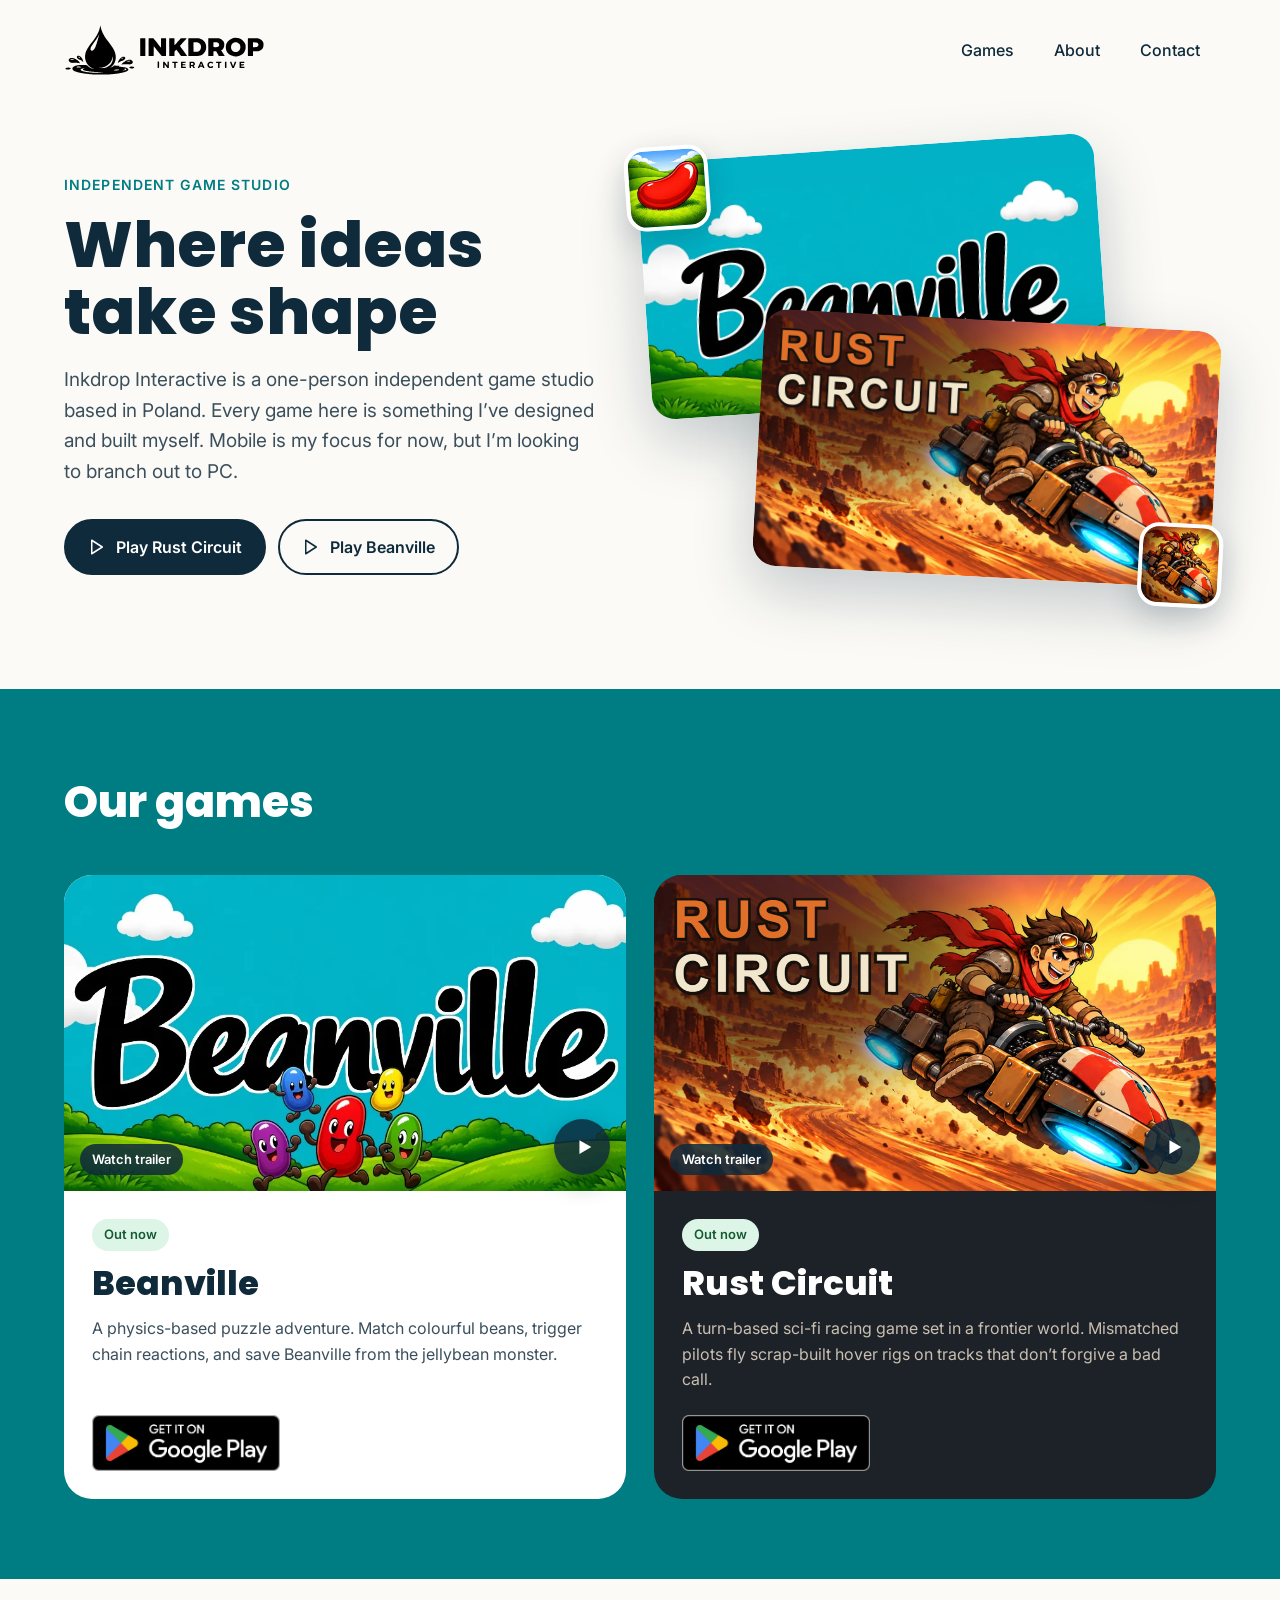
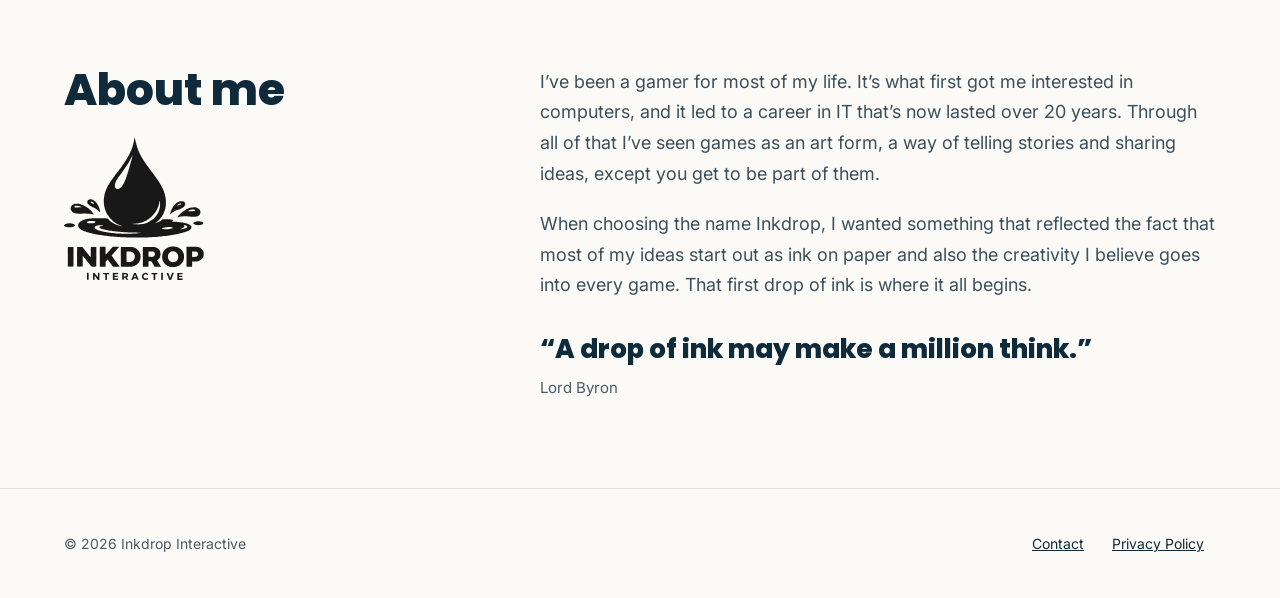
==== commit cae8237d: "Hero: feature Rust Circuit alongside Beanville Co-Authored-By: Claude Opus 5.5 <noreply@anthropic.co" ====
--- a/index.html
+++ b/index.html
@@ -46,16 +46,25 @@
           <h1 class="display">Where ideas take shape</h1>
           <p class="hero-lede">Inkdrop Interactive is a one-person independent game studio based in Poland. Every game here is something I’ve designed and built myself. Mobile is my focus for now, but I’m looking to branch out to PC.</p>
           <div class="actions">
-            <a class="btn btn-primary" href="https://play.google.com/store/apps/details?id=com.inkdropinteractive.beanville">
+            <a class="btn btn-primary" href="https://play.google.com/store/apps/details?id=com.inkdropinteractive.rustcircuit">
+              <svg width="18" height="18" viewBox="0 0 24 24" fill="none" stroke="currentColor" stroke-width="2" stroke-linejoin="round" aria-hidden="true"><path d="M5 3l14 9-14 9z"/></svg>
+              Play Rust Circuit
+            </a>
+            <a class="btn btn-outline" href="https://play.google.com/store/apps/details?id=com.inkdropinteractive.beanville">
               <svg width="18" height="18" viewBox="0 0 24 24" fill="none" stroke="currentColor" stroke-width="2" stroke-linejoin="round" aria-hidden="true"><path d="M5 3l14 9-14 9z"/></svg>
               Play Beanville
             </a>
-            <a class="btn btn-outline" href="#games">See all games</a>
           </div>
         </div>
         <div class="hero-art">
-          <img class="key-art" src="assets/beanville-hero.webp" width="1024" height="576" alt="Beanville title art: five smiling jellybeans in front of rolling green hills">
-          <img class="app-icon" src="assets/beanville-icon.webp" width="512" height="512" alt="Beanville app icon">
+          <a class="hero-card hero-card-back" href="#games">
+            <img class="key-art" src="assets/beanville-hero.webp" width="1024" height="576" alt="Beanville title art: five smiling jellybeans in front of rolling green hills">
+            <img class="app-icon" src="assets/beanville-icon.webp" width="512" height="512" alt="">
+          </a>
+          <a class="hero-card hero-card-front" href="#games">
+            <img class="key-art" src="assets/rust-circuit-trailer.jpg" width="1024" height="576" alt="Rust Circuit title art: a goggled pilot racing a scrap-built hover rig through a desert canyon">
+            <img class="app-icon" src="assets/rust-circuit-icon.webp" width="512" height="512" alt="">
+          </a>
         </div>
       </div>
     </section>
--- a/assets/site.css
+++ b/assets/site.css
@@ -54,15 +54,22 @@
 .btn-primary { background: var(--ink); color: #fff; }
 .btn-primary:hover { background: var(--accent); border-color: var(--accent); color: #fff; }
 .btn-outline:hover { border-color: var(--accent); }
-.hero-art { flex: 1 1 460px; min-width: 0; position: relative; margin-bottom: 36px; }
-.hero-art .key-art {
-  width: 100%; aspect-ratio: 16 / 9; object-fit: cover; border-radius: 28px;
-  transform: rotate(-2deg); box-shadow: 0 24px 60px rgba(14, 42, 59, .18);
-}
-.hero-art .app-icon {
-  position: absolute; right: -8px; bottom: -36px; width: 112px; height: 112px;
-  border-radius: 26px; border: 4px solid #fff; box-shadow: 0 12px 30px rgba(14, 42, 59, .2);
-}
+.hero-art { flex: 1 1 460px; min-width: 0; position: relative; aspect-ratio: 16 / 12; margin-bottom: 24px; }
+.hero-card { position: absolute; width: 80%; display: block; border-radius: 24px; transition: transform .2s ease; }
+.hero-card .key-art {
+  width: 100%; aspect-ratio: 16 / 9; object-fit: cover; border-radius: 24px;
+  box-shadow: 0 24px 60px rgba(14, 42, 59, .22);
+}
+.hero-card .app-icon {
+  position: absolute; width: 84px; height: 84px; border-radius: 20px; border: 4px solid #fff;
+  box-shadow: 0 12px 30px rgba(14, 42, 59, .2);
+}
+.hero-card-back { left: 0; top: 0; transform: rotate(-4deg); }
+.hero-card-back .app-icon { left: -12px; top: -16px; }
+.hero-card-front { right: 0; bottom: 0; transform: rotate(3deg); }
+.hero-card-front .app-icon { right: -12px; bottom: -20px; }
+.hero-card-back:hover { transform: rotate(-4deg) translateY(-4px); }
+.hero-card-front:hover { transform: rotate(3deg) translateY(-4px); }
 
 /* Games */
 .games { background: var(--accent); padding: 80px 0; }
@@ -134,7 +141,7 @@
   .hero .wrap { padding-top: 24px; }
   .games h2, .about-head h2 { font-size: 36px; }
   .game-body h3 { font-size: 28px; }
-  .hero-art .app-icon { width: 84px; height: 84px; border-radius: 20px; right: 0; bottom: -28px; }
+  .hero-card .app-icon { width: 64px; height: 64px; border-radius: 16px; }
 }
 @media (prefers-reduced-motion: reduce) {
   html { scroll-behavior: auto; }
@@ -192,4 +199,4 @@
 .video-facade:hover .play-overlay, .video-facade:focus-visible .play-overlay { transform: scale(1.08); background: var(--accent); }
 .video-facade:focus-visible { outline-offset: -4px; }
 .video-frame { display: block; width: 100%; aspect-ratio: 16 / 9; border: 0; }
-@media (prefers-reduced-motion: reduce) { .play-overlay { transition: none; } }
+@media (prefers-reduced-motion: reduce) { .play-overlay, .hero-card { transition: none; } }
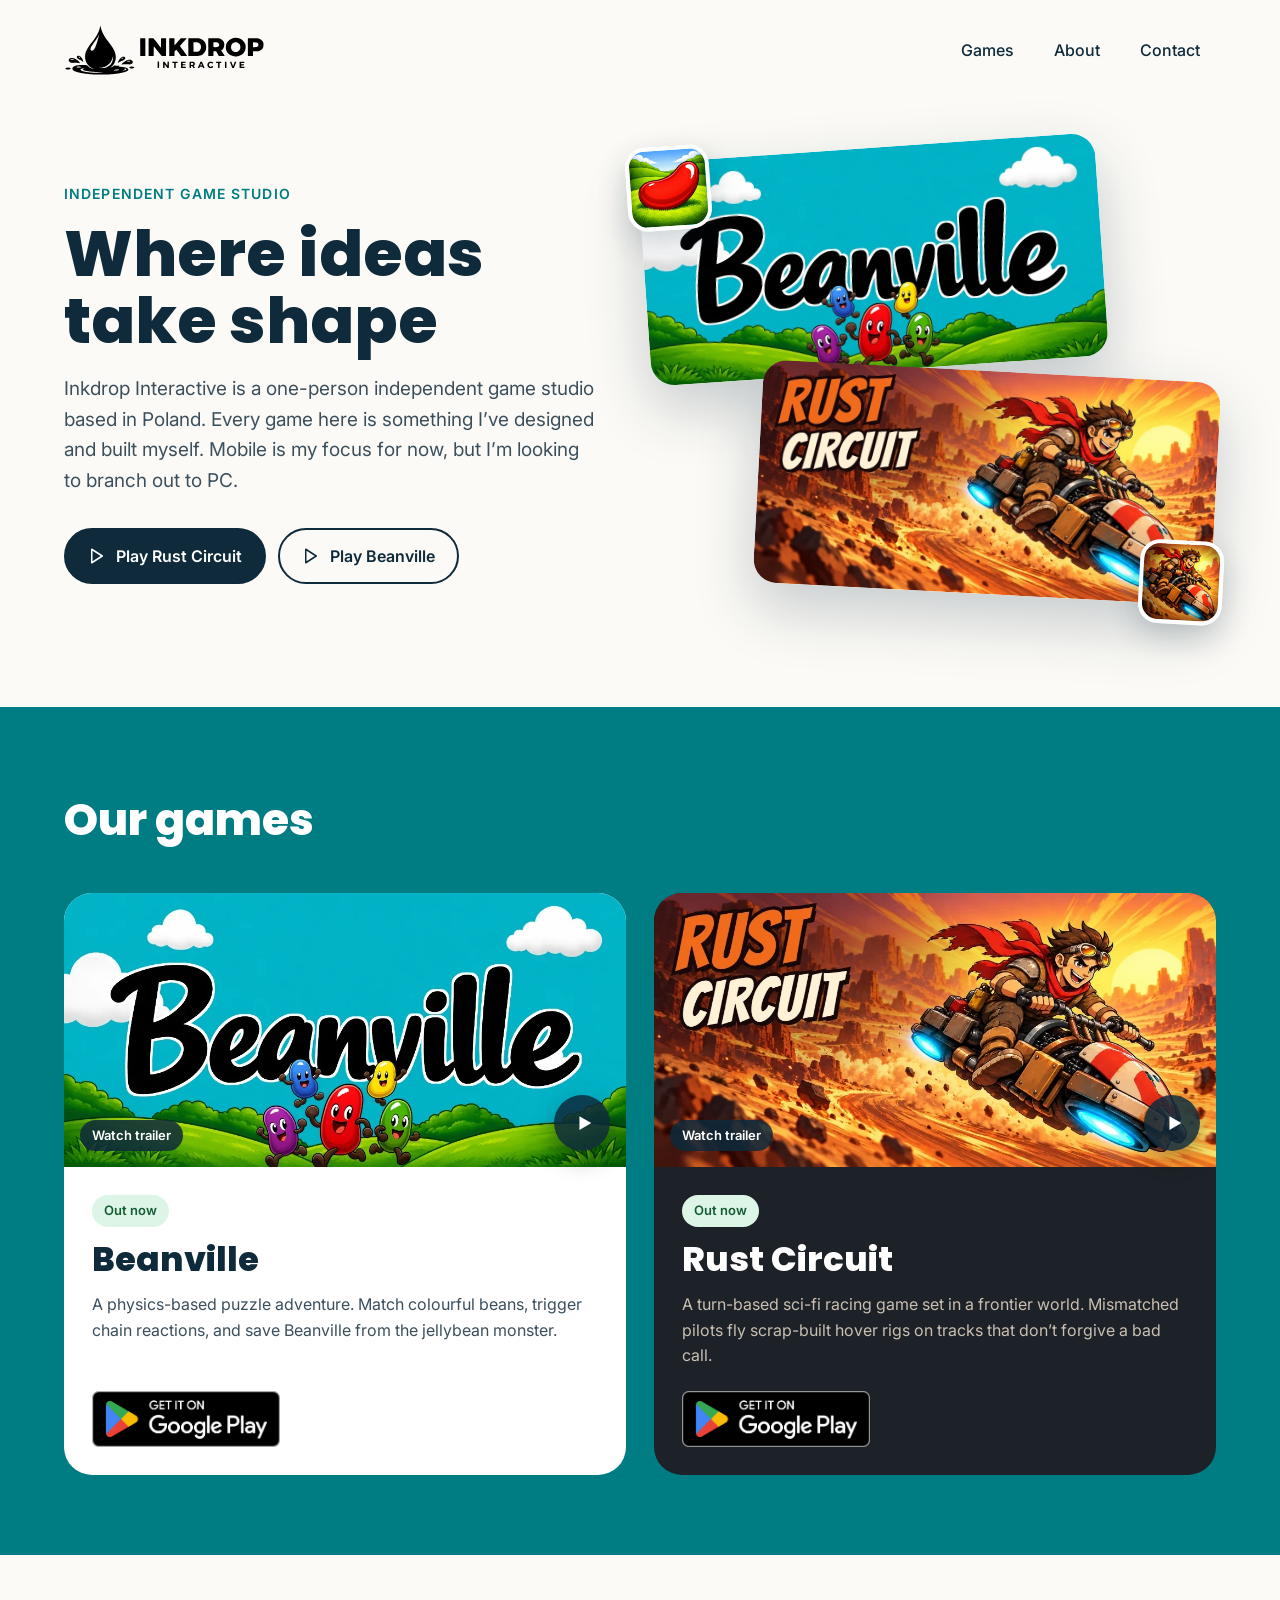
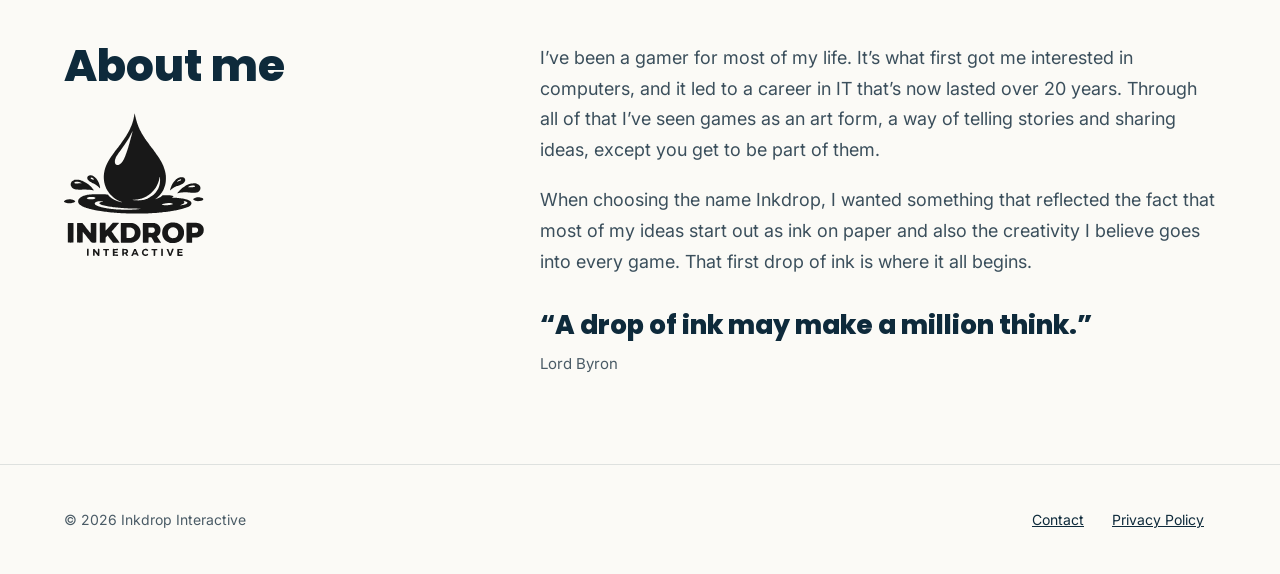
==== commit 6ce07078: "Use the new Rust Circuit title art Swaps in the Rust Circuit feature graphic with the new title lett" ====
--- a/index.html
+++ b/index.html
@@ -58,11 +58,11 @@
         </div>
         <div class="hero-art">
           <a class="hero-card hero-card-back" href="#games">
-            <img class="key-art" src="assets/beanville-hero.webp" width="1024" height="576" alt="Beanville title art: five smiling jellybeans in front of rolling green hills">
+            <img class="key-art" src="assets/beanville-feature.webp" width="1024" height="500" alt="Beanville title art: five smiling jellybeans in front of rolling green hills">
             <img class="app-icon" src="assets/beanville-icon.webp" width="512" height="512" alt="">
           </a>
           <a class="hero-card hero-card-front" href="#games">
-            <img class="key-art" src="assets/rust-circuit-trailer.jpg" width="1024" height="576" alt="Rust Circuit title art: a goggled pilot racing a scrap-built hover rig through a desert canyon">
+            <img class="key-art" src="assets/rust-circuit-feature.webp" width="1024" height="500" alt="Rust Circuit title art: a goggled pilot racing a scrap-built hover rig through a desert canyon">
             <img class="app-icon" src="assets/rust-circuit-icon.webp" width="512" height="512" alt="">
           </a>
         </div>
@@ -96,7 +96,7 @@
 
           <article class="game-card dark">
             <a class="video-facade" href="https://youtu.be/3zeoxF6CfpY" data-youtube="3zeoxF6CfpY" data-title="Rust Circuit trailer" aria-label="Play the Rust Circuit trailer">
-              <img class="media" src="assets/rust-circuit-trailer.jpg" width="1024" height="576" alt="" loading="lazy">
+              <img class="media" src="assets/rust-circuit-feature.webp" width="1024" height="500" alt="" loading="lazy">
               <span class="play-overlay" aria-hidden="true">
                 <svg width="22" height="22" viewBox="0 0 24 24" fill="currentColor"><path d="M7 4.5v15l13-7.5z"/></svg>
               </span>
--- a/assets/site.css
+++ b/assets/site.css
@@ -54,10 +54,10 @@
 .btn-primary { background: var(--ink); color: #fff; }
 .btn-primary:hover { background: var(--accent); border-color: var(--accent); color: #fff; }
 .btn-outline:hover { border-color: var(--accent); }
-.hero-art { flex: 1 1 460px; min-width: 0; position: relative; aspect-ratio: 16 / 12; margin-bottom: 24px; }
+.hero-art { flex: 1 1 460px; min-width: 0; position: relative; aspect-ratio: 16 / 12.5; margin-bottom: 24px; }
 .hero-card { position: absolute; width: 80%; display: block; border-radius: 24px; transition: transform .2s ease; }
 .hero-card .key-art {
-  width: 100%; aspect-ratio: 16 / 9; object-fit: cover; border-radius: 24px;
+  width: 100%; aspect-ratio: 1024 / 500; object-fit: cover; border-radius: 24px;
   box-shadow: 0 24px 60px rgba(14, 42, 59, .22);
 }
 .hero-card .app-icon {
@@ -76,7 +76,7 @@
 .games h2 { margin: 0 0 40px; font-size: 44px; color: #fff; }
 .game-grid { display: grid; grid-template-columns: repeat(auto-fit, minmax(300px, 1fr)); gap: 28px; }
 .game-card { border-radius: 28px; overflow: hidden; display: flex; flex-direction: column; background: #fff; }
-.game-card .media { aspect-ratio: 16 / 9; width: 100%; object-fit: cover; }
+.game-card .media { aspect-ratio: 1024 / 500; width: 100%; object-fit: cover; }
 .game-body { padding: 28px; display: flex; flex-direction: column; gap: 14px; flex: 1; }
 .game-body h3 { margin: 0; font-size: 34px; line-height: 1.1; }
 .game-body p { margin: 0; line-height: 1.6; color: var(--ink-soft); }
